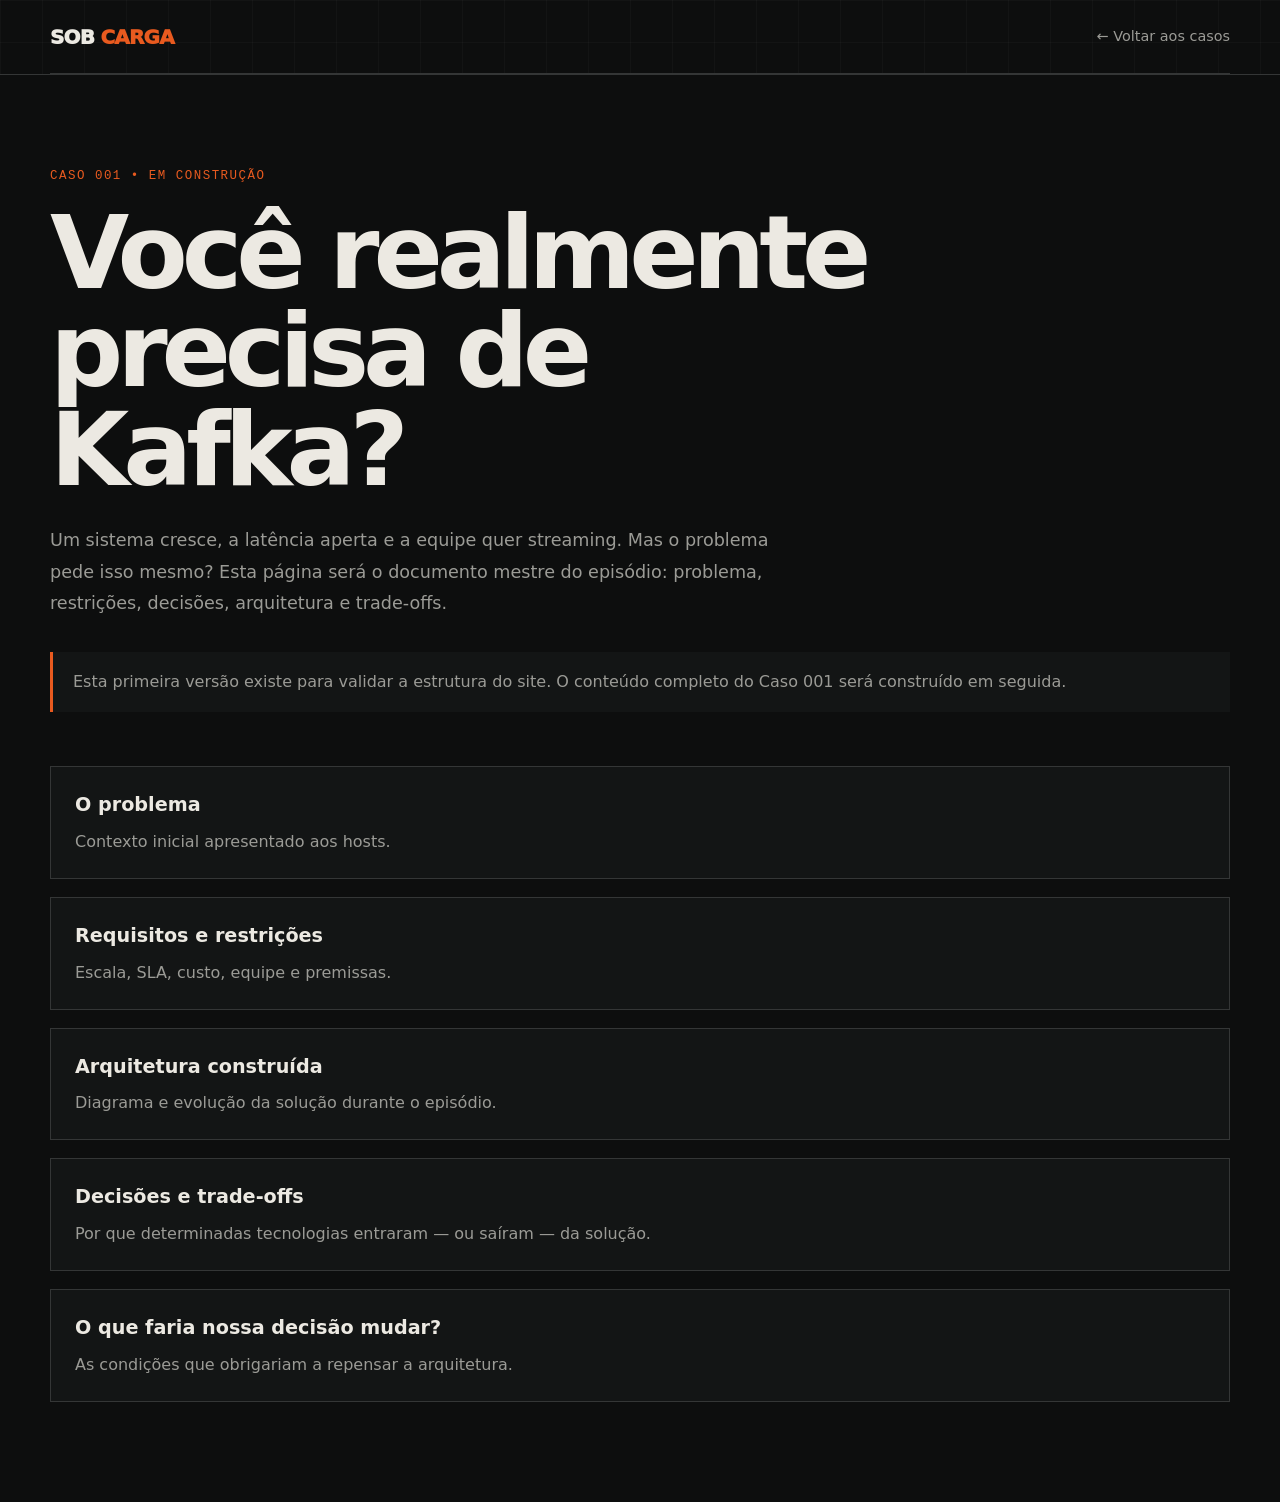
==== casos/001/index.html @ 4f793120 "Initial version of Sob Carga website" ====
<!doctype html>
<html lang="pt-BR">
<head>
  <meta charset="utf-8">
  <meta name="viewport" content="width=device-width, initial-scale=1">
  <title>Caso 001 — Você realmente precisa de Kafka? | Sob Carga</title>
  <meta name="description" content="Caso 001 do Sob Carga: Você realmente precisa de Kafka?">
  <meta name="theme-color" content="#0d0e0e">
  <link rel="stylesheet" href="../../css/style.css">
  <style>
    .case-page { padding:80px 0 100px; }
    .case-page .case-kicker {
      color:var(--orange);
      font-family:ui-monospace,SFMono-Regular,Menlo,Monaco,Consolas,monospace;
      font-size:.78rem;
      letter-spacing:.12em;
    }
    .case-page h1 {
      max-width:900px;
      margin:18px 0 0;
      font-size:clamp(3rem,8vw,6.5rem);
      line-height:.96;
      letter-spacing:-.06em;
    }
    .case-page .lead {
      max-width:760px;
      margin:26px 0 0;
      color:var(--muted);
      font-size:1.1rem;
      line-height:1.8;
    }
    .case-page .status {
      margin-top:32px;
      padding:18px 20px;
      border-left:3px solid var(--orange);
      background:var(--panel);
      color:var(--muted);
    }
    .case-page .skeleton {
      margin-top:54px;
      display:grid;
      gap:18px;
    }
    .case-page .skeleton section {
      padding:24px;
      border:1px solid var(--line);
      background:var(--panel);
    }
    .case-page .skeleton h2 {
      margin:0;
      font-size:1.2rem;
    }
    .case-page .skeleton p {
      margin:10px 0 0;
      color:var(--muted);
    }
  </style>
</head>
<body>
  <header class="site-header" style="min-height:auto">
    <div class="shell">
      <nav class="nav">
        <a class="brand" href="../../">SOB <span>CARGA</span></a>
        <div class="nav-links">
          <a href="../../#casos">← Voltar aos casos</a>
        </div>
      </nav>
    </div>
  </header>

  <main class="case-page">
    <div class="shell">
      <p class="case-kicker">CASO 001 • EM CONSTRUÇÃO</p>
      <h1>Você realmente precisa de Kafka?</h1>
      <p class="lead">
        Um sistema cresce, a latência aperta e a equipe quer streaming.
        Mas o problema pede isso mesmo? Esta página será o documento mestre
        do episódio: problema, restrições, decisões, arquitetura e trade-offs.
      </p>

      <div class="status">
        Esta primeira versão existe para validar a estrutura do site.
        O conteúdo completo do Caso 001 será construído em seguida.
      </div>

      <div class="skeleton">
        <section><h2>O problema</h2><p>Contexto inicial apresentado aos hosts.</p></section>
        <section><h2>Requisitos e restrições</h2><p>Escala, SLA, custo, equipe e premissas.</p></section>
        <section><h2>Arquitetura construída</h2><p>Diagrama e evolução da solução durante o episódio.</p></section>
        <section><h2>Decisões e trade-offs</h2><p>Por que determinadas tecnologias entraram — ou saíram — da solução.</p></section>
        <section><h2>O que faria nossa decisão mudar?</h2><p>As condições que obrigariam a repensar a arquitetura.</p></section>
      </div>
    </div>
  </main>

  <script src="../../js/main.js"></script>
</body>
</html>
---- css/style.css ----
:root {
  --bg:#0d0e0e; --panel:#131515; --panel-2:#181a1a; --text:#ece9e2;
  --muted:#9b9b96; --line:#343636; --line-2:#5b5e5d; --orange:#e85a1f;
  --orange-soft:#f07a47; --max:1180px;
}
*,
*::before,
*::after { box-sizing:border-box; }
html { scroll-behavior:smooth; }
body {
  margin:0; background:var(--bg); color:var(--text);
  font-family:Inter,ui-sans-serif,system-ui,-apple-system,BlinkMacSystemFont,"Segoe UI",sans-serif;
  line-height:1.5;
}
a { color:inherit; }
button,input,textarea { font:inherit; }
img,svg { display:block; max-width:100%; }
.sr-only {
  position:absolute; width:1px; height:1px; padding:0; margin:-1px;
  overflow:hidden; clip:rect(0,0,0,0); white-space:nowrap; border:0;
}
.shell { width:min(100% - 40px,var(--max)); margin-inline:auto; }
.eyebrow {
  margin:0; color:var(--muted);
  font-family:ui-monospace,SFMono-Regular,Menlo,Monaco,Consolas,monospace;
  font-size:.75rem; letter-spacing:.18em; text-transform:uppercase;
}
.site-header {
  min-height:720px; border-bottom:1px solid var(--line);
  background:
    linear-gradient(rgba(255,255,255,.024) 1px,transparent 1px),
    linear-gradient(90deg,rgba(255,255,255,.024) 1px,transparent 1px),
    var(--bg);
  background-size:42px 42px;
}
.nav {
  min-height:74px; display:flex; align-items:center; justify-content:space-between;
  gap:24px; border-bottom:1px solid var(--line);
}
.brand {
  text-decoration:none; font-weight:950; letter-spacing:-.04em; font-size:1.25rem;
}
.brand span,
.hero h1 span,
.split-intro h2 span,
.manifesto span,
.form-layout h2 span,
.footer-brand span { color:var(--orange); }
.nav-links { display:flex; align-items:center; gap:28px; }
.nav-links a { text-decoration:none; color:var(--muted); font-size:.9rem; }
.nav-links a:hover,
.nav-links a:focus-visible { color:var(--text); }
.menu-toggle {
  display:none; width:44px; height:44px; border:1px solid var(--line);
  background:transparent; color:var(--text); border-radius:3px;
}
.menu-toggle span:not(.sr-only) {
  display:block; width:20px; height:1px; margin:5px auto; background:currentColor;
}
.hero {
  display:grid; grid-template-columns:minmax(0,1.05fr) minmax(0,.95fr);
  gap:64px; align-items:center; padding:88px 0 94px;
}
.hero h1 {
  margin:18px 0 0; max-width:760px; font-size:clamp(4.25rem,9vw,7.75rem);
  line-height:.9; letter-spacing:-.07em; font-weight:950;
}
.hero-subtitle {
  margin:28px 0 0; font-size:clamp(1.35rem,2.2vw,2rem); color:#d7d4cd;
}
.hero-text {
  max-width:650px; margin:22px 0 0; color:var(--muted); font-size:1.03rem; line-height:1.8;
}
.hero-actions { display:flex; flex-wrap:wrap; gap:12px; margin-top:34px; }
.btn {
  min-height:46px; display:inline-flex; align-items:center; justify-content:center;
  padding:0 18px; border-radius:3px; border:1px solid transparent;
  text-decoration:none; font-weight:800; cursor:pointer;
}
.btn-primary { background:var(--orange); color:#fff; }
.btn-primary:hover,
.btn-primary:focus-visible { filter:brightness(1.08); }
.btn-secondary { border-color:var(--line); background:transparent; color:var(--text); }
.btn-secondary:hover,
.btn-secondary:focus-visible { border-color:#696c6c; }
.btn-full { width:100%; }
.architecture-card {
  padding:28px; border:1px solid var(--line); background:rgba(19,21,21,.9);
}
.architecture-svg { width:100%; margin-top:16px; }
.architecture-svg text {
  text-anchor:middle; fill:#dad7d1; font-size:15px;
  font-family:ui-monospace,SFMono-Regular,Menlo,Monaco,Consolas,monospace;
}
.architecture-svg .small { font-size:13px; }
.architecture-svg .tiny { font-size:11px; }
.architecture-svg .muted { fill:#8e918f; }
.architecture-svg .bright { fill:#fff; }
.architecture-svg .hot { fill:var(--orange-soft); }
.architecture-svg .box { fill:#131515; stroke:var(--line-2); }
.architecture-svg .box-hot { fill:#25140e; stroke:var(--orange); stroke-width:2; }
.architecture-svg .line { fill:none; stroke:#8e918f; stroke-width:2; }
.architecture-svg .line-hot { fill:none; stroke:var(--orange); stroke-width:2; }
.architecture-svg marker polygon { fill:#8e918f; }
.architecture-svg marker .arrow-orange { fill:var(--orange); }
.architecture-svg .decision { fill:#131515; stroke:#d3d0ca; }
.diagram-caption {
  margin:8px 0 0; color:var(--muted);
  font-family:ui-monospace,SFMono-Regular,Menlo,Monaco,Consolas,monospace;
  font-size:.72rem; letter-spacing:.04em;
}
.section { padding:88px 0; border-bottom:1px solid var(--line); }
.section-panel { background:var(--panel); }
.split-intro {
  display:grid; grid-template-columns:minmax(0,1fr) minmax(0,.86fr);
  gap:64px; margin-top:18px;
}
.split-intro h2,
.section-heading h2,
.form-layout h2 {
  margin:0; font-size:clamp(2.3rem,5vw,4.2rem); line-height:1.02; letter-spacing:-.05em;
}
.split-intro p {
  margin:0; color:var(--muted); font-size:1rem; line-height:1.85;
}
.steps {
  display:grid; grid-template-columns:repeat(5,minmax(0,1fr));
  gap:26px; margin-top:58px;
}
.steps article { position:relative; min-width:0; }
.steps article:not(:last-child)::after {
  content:""; position:absolute; top:13px; right:-26px; width:52px; height:1px; background:var(--line);
}
.steps span,
.case-meta span,
.host-card>span,
.route-note strong {
  color:var(--orange);
  font-family:ui-monospace,SFMono-Regular,Menlo,Monaco,Consolas,monospace;
  font-size:.76rem;
}
.steps h3 { margin:10px 0 0; font-size:1rem; }
.steps p { margin:8px 0 0; color:var(--muted); font-size:.9rem; }
.section-heading {
  display:flex; align-items:end; justify-content:space-between; gap:24px;
}
.section-heading h2 { margin-top:14px; }
.season-tag {
  flex:0 0 auto; padding:8px 10px; border:1px solid var(--line); color:var(--muted);
  font-family:ui-monospace,SFMono-Regular,Menlo,Monaco,Consolas,monospace; font-size:.72rem;
}
.case-grid {
  display:grid; grid-template-columns:repeat(3,minmax(0,1fr));
  gap:20px; margin-top:44px;
}
.case-card,
.host-card {
  min-width:0; padding:24px; border:1px solid var(--line); background:var(--panel);
}
.case-meta { display:flex; justify-content:space-between; gap:16px; }
.case-meta small {
  color:var(--muted);
  font-family:ui-monospace,SFMono-Regular,Menlo,Monaco,Consolas,monospace; font-size:.72rem;
}
.case-card h3,
.host-card h3 { margin:22px 0 0; font-size:1.45rem; line-height:1.15; }
.case-card p,
.host-card p { margin:14px 0 0; color:var(--muted); line-height:1.7; }
.case-card a {
  display:inline-block; margin-top:24px; text-decoration:none; font-weight:800;
}
.case-card a:hover,
.case-card a:focus-visible { color:var(--orange-soft); }
.route-note {
  margin-top:26px; padding:22px 22px 22px 18px;
  border-left:3px solid var(--orange); background:var(--panel);
}
.route-note p { margin:8px 0 0; color:var(--muted); }
.manifesto { background:var(--panel-2); }
.manifesto-inner { max-width:980px; text-align:center; }
.manifesto blockquote {
  margin:26px auto 0; font-size:clamp(2.3rem,5vw,4.6rem);
  line-height:1.05; letter-spacing:-.05em; font-weight:950;
}
.manifesto>.shell>p:last-child { margin-top:24px; color:var(--muted); }
.host-grid {
  display:grid; grid-template-columns:repeat(2,minmax(0,1fr));
  gap:20px; margin-top:26px;
}
.form-layout {
  display:grid; grid-template-columns:minmax(0,.9fr) minmax(0,1.1fr); gap:72px;
}
.form-layout h2 { margin-top:16px; }
.form-copy { margin-top:22px; color:var(--muted); line-height:1.8; }
form { display:grid; gap:18px; }
label { display:grid; gap:9px; font-size:.9rem; }
input,
textarea {
  width:100%; border:1px solid var(--line); border-radius:3px; background:#0f1111;
  color:var(--text); padding:13px 14px; outline:none;
}
input:focus,
textarea:focus { border-color:var(--orange); }
textarea { resize:vertical; }
.form-message { min-height:24px; margin:0; color:var(--muted); font-size:.88rem; }
.site-footer { padding:30px 0; background:var(--bg); }
.footer-inner {
  display:flex; align-items:center; justify-content:space-between; gap:24px;
}
.footer-inner p { margin:4px 0 0; color:var(--muted); font-size:.8rem; }

@media (max-width:900px) {
  .hero,.split-intro,.form-layout { grid-template-columns:1fr; }
  .steps { grid-template-columns:1fr 1fr; }
  .steps article::after { display:none; }
  .case-grid { grid-template-columns:1fr; }
  .hero { padding-top:62px; }
}
@media (max-width:720px) {
  .shell { width:min(100% - 28px,var(--max)); }
  .nav { position:relative; }
  .menu-toggle { display:block; }
  .nav-links {
    position:absolute; top:74px; left:0; right:0; z-index:20; display:none;
    padding:16px; border:1px solid var(--line); background:#111313;
    flex-direction:column; align-items:stretch;
  }
  .nav-links.is-open { display:flex; }
  .nav-links a { min-height:44px; display:flex; align-items:center; }
  .hero { gap:38px; padding:56px 0 64px; }
  .hero h1 { font-size:clamp(4rem,21vw,6.5rem); }
  .architecture-card { padding:18px; }
  .section { padding:62px 0; }
  .steps,.host-grid { grid-template-columns:1fr; }
  .section-heading,.footer-inner { align-items:flex-start; flex-direction:column; }
}
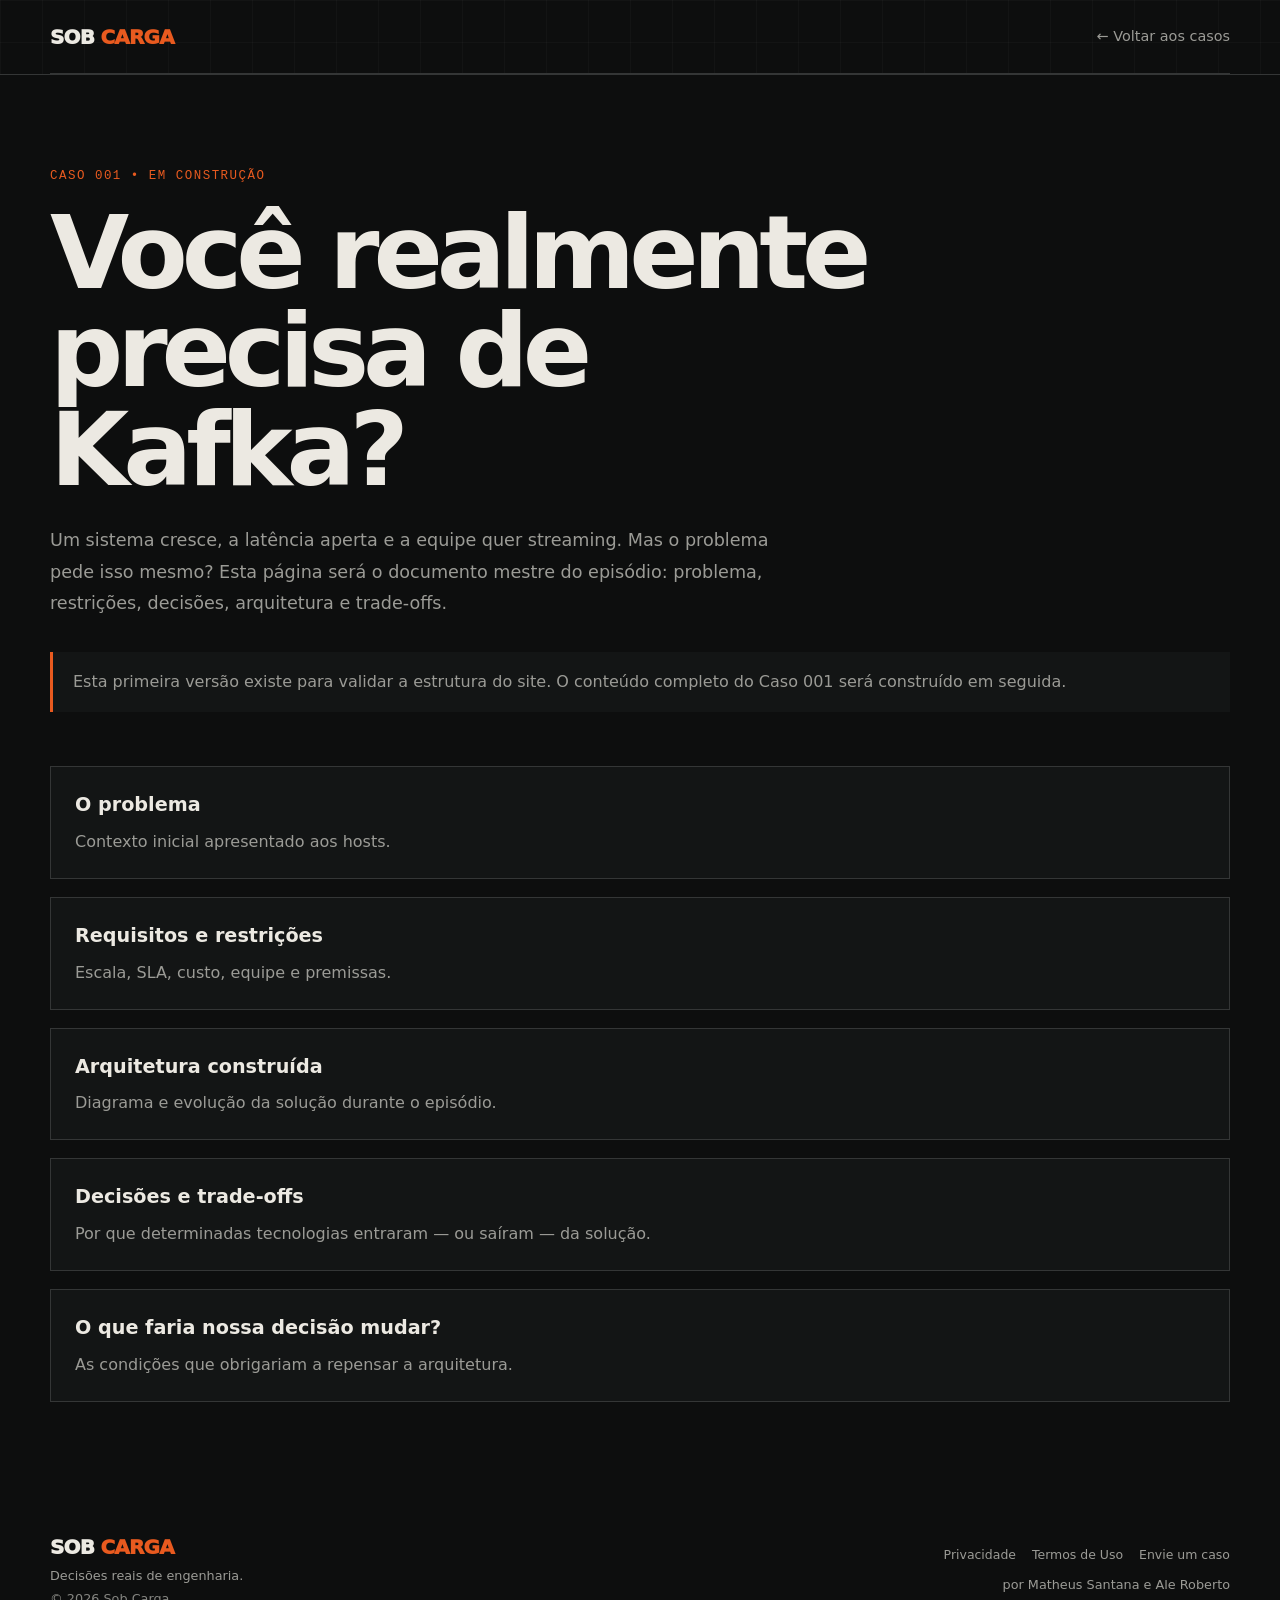
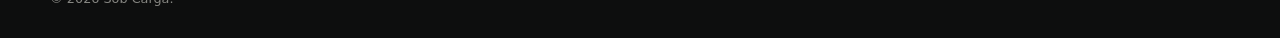
==== commit b90d2292: "Add privacy policy and terms of use" ====
--- a/casos/001/index.html
+++ b/casos/001/index.html
@@ -93,6 +93,24 @@
     </div>
   </main>
 
+  <footer class="site-footer">
+    <div class="shell footer-inner">
+      <div>
+        <div class="brand footer-brand">SOB <span>CARGA</span></div>
+        <p>Decisões reais de engenharia.</p>
+        <p class="copyright">© 2026 Sob Carga.</p>
+      </div>
+      <div class="footer-right">
+        <nav class="legal-links" aria-label="Links legais">
+          <a href="../../privacidade/">Privacidade</a>
+          <a href="../../termos/">Termos de Uso</a>
+          <a href="../../#enviar">Envie um caso</a>
+        </nav>
+        <p>por Matheus Santana e Ale Roberto</p>
+      </div>
+    </div>
+  </footer>
+
   <script src="../../js/main.js"></script>
 </body>
 </html>
--- a/css/style.css
+++ b/css/style.css
@@ -234,3 +234,181 @@
   .steps,.host-grid { grid-template-columns:1fr; }
   .section-heading,.footer-inner { align-items:flex-start; flex-direction:column; }
 }
+
+
+/* Legal / privacy layer */
+.hp-field {
+  position:absolute !important;
+  left:-10000px !important;
+  width:1px !important;
+  height:1px !important;
+  overflow:hidden !important;
+}
+
+.legal-check {
+  grid-template-columns:20px minmax(0,1fr);
+  align-items:start;
+  gap:11px;
+  color:var(--muted);
+  font-size:.82rem;
+  line-height:1.6;
+}
+
+.legal-check input[type="checkbox"] {
+  width:18px;
+  height:18px;
+  margin:2px 0 0;
+  accent-color:var(--orange);
+}
+
+.legal-check a,
+.legal-links a,
+.legal-copy a {
+  color:var(--text);
+  text-decoration-color:var(--orange);
+  text-underline-offset:3px;
+}
+
+.legal-check a:hover,
+.legal-links a:hover,
+.legal-copy a:hover {
+  color:var(--orange-soft);
+}
+
+.footer-right {
+  display:flex;
+  flex-direction:column;
+  align-items:flex-end;
+  gap:7px;
+}
+
+.legal-links {
+  display:flex;
+  flex-wrap:wrap;
+  justify-content:flex-end;
+  gap:16px;
+  font-size:.78rem;
+}
+
+.legal-links a {
+  color:var(--muted);
+  text-decoration:none;
+}
+
+.copyright {
+  opacity:.85;
+}
+
+.legal-page {
+  padding:72px 0 100px;
+}
+
+.legal-hero {
+  max-width:900px;
+}
+
+.legal-hero h1 {
+  margin:14px 0 0;
+  font-size:clamp(2.9rem,7vw,5.8rem);
+  line-height:.98;
+  letter-spacing:-.055em;
+}
+
+.legal-hero .lead {
+  max-width:760px;
+  margin:24px 0 0;
+  color:var(--muted);
+  font-size:1.04rem;
+  line-height:1.8;
+}
+
+.legal-meta {
+  display:flex;
+  flex-wrap:wrap;
+  gap:10px 18px;
+  margin-top:26px;
+  color:var(--muted);
+  font-family:ui-monospace,SFMono-Regular,Menlo,Monaco,Consolas,monospace;
+  font-size:.76rem;
+}
+
+.legal-copy {
+  max-width:900px;
+  margin-top:54px;
+}
+
+.legal-copy section {
+  padding:30px 0;
+  border-top:1px solid var(--line);
+}
+
+.legal-copy h2 {
+  margin:0;
+  font-size:1.5rem;
+  letter-spacing:-.025em;
+}
+
+.legal-copy h3 {
+  margin:24px 0 0;
+  font-size:1rem;
+}
+
+.legal-copy p,
+.legal-copy li {
+  color:var(--muted);
+  line-height:1.8;
+}
+
+.legal-copy p {
+  margin:12px 0 0;
+}
+
+.legal-copy ul {
+  margin:14px 0 0;
+  padding-left:22px;
+}
+
+.legal-note {
+  padding:18px 20px;
+  margin-top:18px;
+  background:var(--panel);
+  border-left:3px solid var(--orange);
+}
+
+.legal-note p {
+  margin:0;
+}
+
+.privacy-form {
+  max-width:700px;
+  margin-top:22px;
+}
+
+.privacy-form select {
+  width:100%;
+  border:1px solid var(--line);
+  border-radius:3px;
+  background:#0f1111;
+  color:var(--text);
+  padding:13px 14px;
+  outline:none;
+  font:inherit;
+}
+
+.privacy-form select:focus {
+  border-color:var(--orange);
+}
+
+@media (max-width:720px) {
+  .footer-right {
+    align-items:flex-start;
+  }
+
+  .legal-links {
+    justify-content:flex-start;
+  }
+
+  .legal-page {
+    padding:54px 0 76px;
+  }
+}
